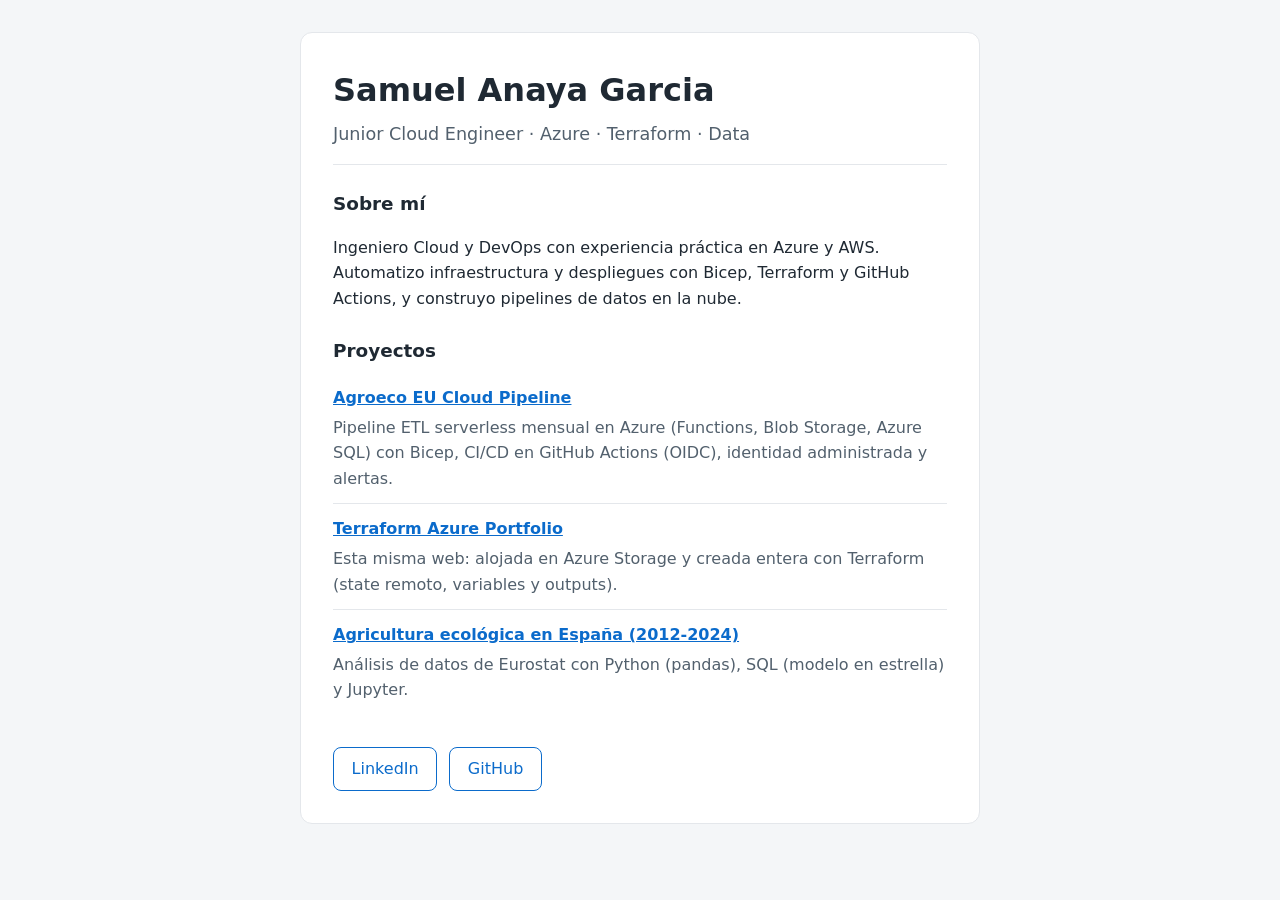
==== web/index.html @ 43abda05 "Portafolio estático en Azure con Terraform (fases 1-4)" ====
<!DOCTYPE html>
<html lang="es">
<head>
  <meta charset="utf-8">
  <meta name="viewport" content="width=device-width, initial-scale=1">
  <title>Samuel Anaya Garcia · Portafolio</title>
  <meta name="description" content="Junior Cloud Engineer · Azure · Terraform · Data - Portafolio de Samuel Anaya Garcia">
  <link rel="stylesheet" href="estilos.css">
</head>
<body>
  <main class="tarjeta">

    <!-- Cabecera: nombre y titular -->
    <header class="cabecera">
      <h1>Samuel Anaya Garcia</h1>
      <p class="titular">Junior Cloud Engineer · Azure · Terraform · Data</p>
    </header>

    <!-- Breve descripción -->
    <section class="sobre-mi">
      <h2>Sobre mí</h2>
      <p>Ingeniero Cloud y DevOps con experiencia práctica en Azure y AWS. Automatizo infraestructura y despliegues con Bicep, Terraform y GitHub Actions, y construyo pipelines de datos en la nube.</p>
    </section>

    <!-- Proyectos -->
    <section class="proyectos">
      <h2>Proyectos</h2>
      <ul>
        <li>
          <a href="https://github.com/SamAnaya11/Agroeco-EU_Cloud-Pipeline" target="_blank" rel="noopener">Agroeco EU Cloud Pipeline</a>
          <p>Pipeline ETL serverless mensual en Azure (Functions, Blob Storage, Azure SQL) con Bicep, CI/CD en GitHub Actions (OIDC), identidad administrada y alertas.</p>
        </li>
        <li>
          <a href="https://github.com/SamAnaya11/Terraform-Azure-Portfolio" target="_blank" rel="noopener">Terraform Azure Portfolio</a>
          <p>Esta misma web: alojada en Azure Storage y creada entera con Terraform (state remoto, variables y outputs).</p>
        </li>
        <li>
          <a href="https://github.com/SamAnaya11/EU-Agricultural-Data-Analysis" target="_blank" rel="noopener">Agricultura ecológica en España (2012-2024)</a>
          <p>Análisis de datos de Eurostat con Python (pandas), SQL (modelo en estrella) y Jupyter.</p>
        </li>
      </ul>
    </section>

    <!-- Enlaces de contacto -->
    <footer class="enlaces">
      <a href="https://www.linkedin.com/in/samuel-anaya-garcia" target="_blank" rel="noopener">LinkedIn</a>
      <a href="https://github.com/SamAnaya11" target="_blank" rel="noopener">GitHub</a>
    </footer>

  </main>
</body>
</html>
---- web/estilos.css ----
/* =========================================================
   estilos.css - Estilos compartidos por index.html y 404.html
   Diseño sencillo, limpio y responsive (sin frameworks)
   ========================================================= */

/* Colores en variables para cambiarlos en un solo sitio */
:root {
  --fondo: #f4f6f8;
  --tarjeta: #ffffff;
  --texto: #1f2933;
  --texto-suave: #52606d;
  --acento: #0b6bcb;
  --borde: #e4e7eb;
}

/* Modo oscuro automático si el sistema lo usa */
@media (prefers-color-scheme: dark) {
  :root {
    --fondo: #12161b;
    --tarjeta: #1c2229;
    --texto: #e4e7eb;
    --texto-suave: #9aa5b1;
    --acento: #5aa9ff;
    --borde: #2d3640;
  }
}

* {
  box-sizing: border-box;
}

body {
  margin: 0;
  padding: 2rem 1rem;
  background: var(--fondo);
  color: var(--texto);
  font-family: system-ui, -apple-system, "Segoe UI", Roboto, sans-serif;
  line-height: 1.6;
}

.tarjeta {
  max-width: 680px;
  margin: 0 auto;
  padding: 2rem;
  background: var(--tarjeta);
  border: 1px solid var(--borde);
  border-radius: 12px;
}

.cabecera {
  border-bottom: 1px solid var(--borde);
  padding-bottom: 1rem;
  margin-bottom: 1.5rem;
}

h1 {
  margin: 0;
  font-size: 2rem;
}

h2 {
  font-size: 1.15rem;
  margin: 1.5rem 0 0.5rem;
}

.titular {
  margin: 0.25rem 0 0;
  color: var(--texto-suave);
  font-size: 1.1rem;
}

a {
  color: var(--acento);
}

/* Lista de proyectos sin viñetas */
.proyectos ul {
  list-style: none;
  padding: 0;
  margin: 0;
}

.proyectos li {
  padding: 0.75rem 0;
  border-bottom: 1px solid var(--borde);
}

.proyectos li:last-child {
  border-bottom: none;
}

.proyectos li a {
  font-weight: 600;
}

.proyectos li p {
  margin: 0.25rem 0 0;
  color: var(--texto-suave);
}

/* Enlaces de LinkedIn y GitHub como botones */
.enlaces {
  display: flex;
  flex-wrap: wrap;
  gap: 0.75rem;
  margin-top: 2rem;
}

.enlaces a,
.boton {
  display: inline-block;
  padding: 0.5rem 1.1rem;
  border: 1px solid var(--acento);
  border-radius: 8px;
  text-decoration: none;
}

.enlaces a:hover,
.boton:hover {
  background: var(--acento);
  color: var(--tarjeta);
}

/* Página 404 */
.centrado {
  text-align: center;
}

.codigo-error {
  font-size: 4rem;
  color: var(--acento);
}

/* Móvil: menos relleno */
@media (max-width: 480px) {
  body {
    padding: 1rem;
  }

  .tarjeta {
    padding: 1.25rem;
  }

  h1 {
    font-size: 1.6rem;
  }
}
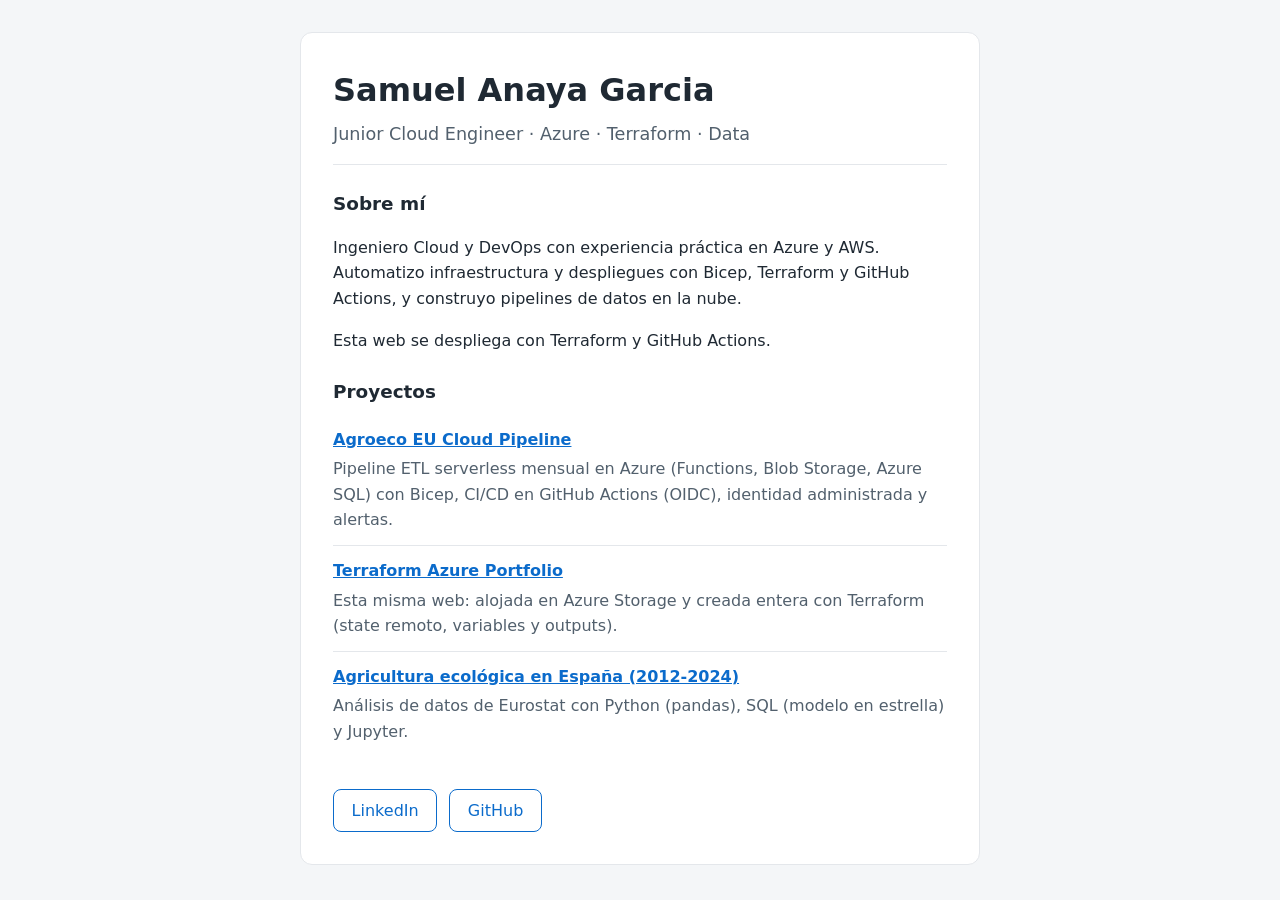
==== commit ee7396f0: "Cambio de texto en la web" ====
--- a/web/index.html
+++ b/web/index.html
@@ -20,6 +20,7 @@
     <section class="sobre-mi">
       <h2>Sobre mí</h2>
       <p>Ingeniero Cloud y DevOps con experiencia práctica en Azure y AWS. Automatizo infraestructura y despliegues con Bicep, Terraform y GitHub Actions, y construyo pipelines de datos en la nube.</p>
+      <p>Esta web se despliega con Terraform y GitHub Actions.</p>
     </section>
 
     <!-- Proyectos -->
